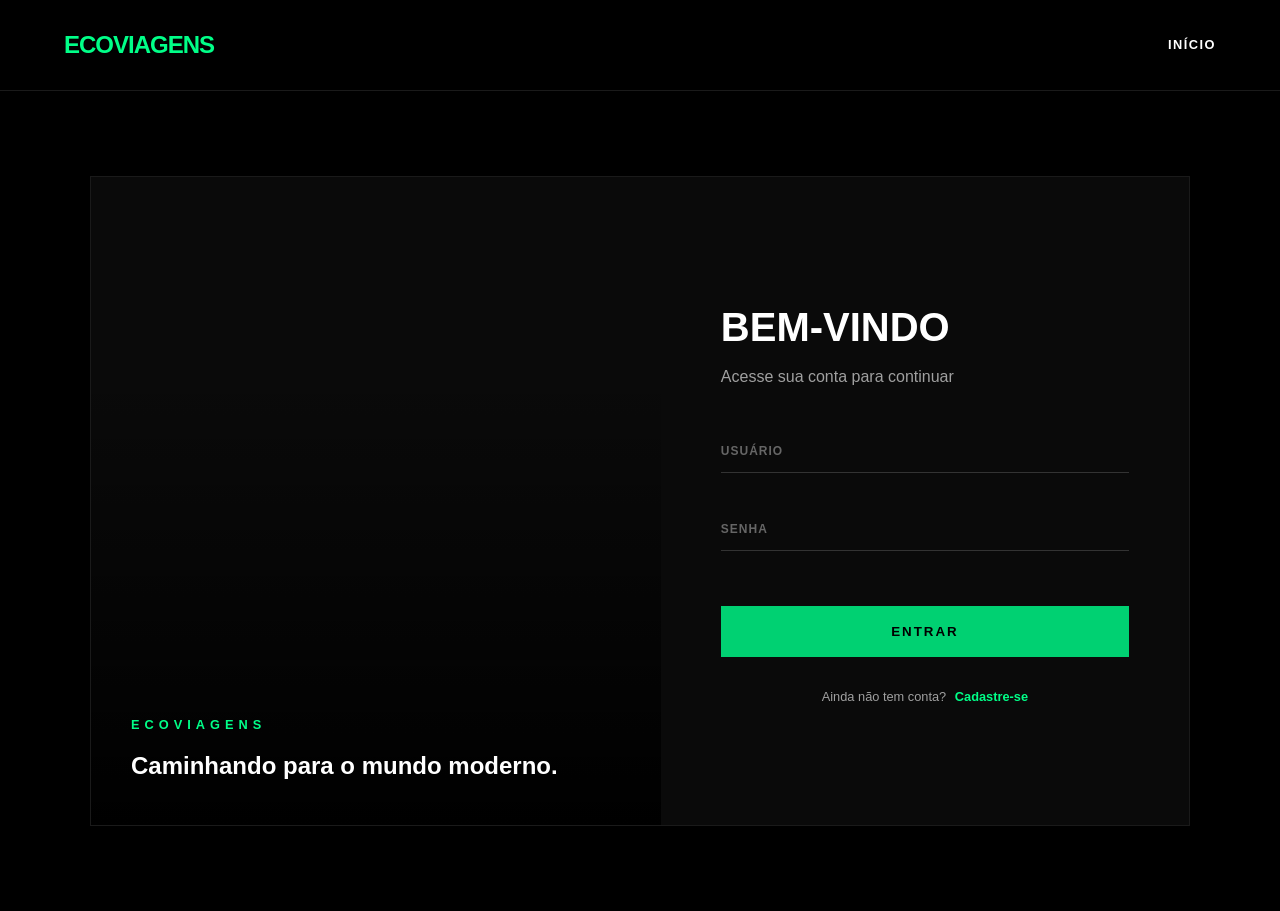
==== site/login.html @ 66c45a62 "Novo projeto ECOVIAGENS" ====
<!DOCTYPE html>
<html lang="pt-br">
<head>
    <meta charset="UTF-8">
    <meta name="viewport" content="width=device-width, initial-scale=1.0">
    <link rel="stylesheet" href="global.css">
    <link rel="stylesheet" href="login.css">
    <title>Login | EcoViagens</title>
</head>
<body>
    <header>
        <h1>EcoViagens</h1>
        <nav>
            <ul>
                <li><a href="index.html">Início</a></li>
            </ul>
        </nav>
    </header>

    <main class="login-main">
        <div class="container-login">
            <div class="imagem-side">
                <div class="overlay-texto">
                    <span>ECOVIAGENS</span>
                    <p>Caminhando para o mundo moderno.</p>
                </div>
            </div>
            
            <div class="caixa-login">
                <div class="header-login">
                    <h2>Bem-vindo</h2>
                    <p>Acesse sua conta para continuar</p>
                </div>

                <form onsubmit="fazerLogin(event)">
                    <div class="input-group">
                        <input type="text" id="usuario" placeholder=" " required>
                        <label>Usuário</label>
                        <div class="bar"></div>
                    </div>

                    <div class="input-group">
                        <input type="password" id="senha" placeholder=" " required>
                        <label>Senha</label>
                        <div class="bar"></div>
                    </div>

                    <button type="submit" class="btn-login-submit">ENTRAR</button>
                </form>

                <div class="link-rodape">
                    Ainda não tem conta? <a href="cadastro.html">Cadastre-se</a>
                </div>
            </div>
        </div>
    </main>

    <script>
        async function fazerLogin(event) {
            event.preventDefault();
            
            localStorage.setItem('usuarioLogado', 'true');
            alert("Login realizado com sucesso!");
            
            const temPassagem = localStorage.getItem('passagemSelecionada');
            window.location.href = temPassagem ? "seguros.html" : "../index.html";
            
            /*
            const dados = { 
                usuario: document.getElementById("usuario").value,
                senha: document.getElementById("senha").value
            };

            const resposta = await fetch("http://localhost:5173/login", { 
                method: "POST",
                headers: { "Content-Type": "application/json" },
                body: JSON.stringify(dados)
            });

            if(resposta.ok) {
                localStorage.setItem('usuarioLogado', 'true');
                window.location.href = "index.html";
            }
            */
        }
    </script>
</body>
</html>
---- site/global.css ----
:root {
    --bg-puro: #000000;
    --bg-card: #0a0a0a;
    --bg-card-hover: #121212;
    --verde-vibrante: #00ff88;
    --verde-login: #00d172;
    --texto-principal: #ffffff;
    --texto-secundario: #a0a0a0;
    --borda-suave: #1a1a1a;
}

* {
    box-sizing: border-box;
    margin: 0;
    padding: 0;
}

body {
    background-color: var(--bg-puro);
    color: var(--texto-principal);
    font-family: 'Inter', sans-serif;
    line-height: 1.6;
}

header {
    background-color: var(--bg-puro);
    padding: 25px 5%;
    display: flex;
    justify-content: space-between;
    align-items: center;
    border-bottom: 1px solid var(--borda-suave);
    position: sticky;
    top: 0;
    z-index: 1000;
}

header h1 { 
    color: var(--verde-vibrante);
    font-size: 1.5rem; 
    font-weight: 900;
    letter-spacing: -1px;
    text-transform: uppercase;
}

header nav {
    display: flex;
    align-items: center;
    gap: 30px;
}

header nav ul { 
    display: flex; 
    list-style: none; 
    gap: 20px;
    align-items: center;
}

header nav ul li {
    position: relative;
}

header nav a:not(.btn-login) { 
    color: var(--texto-principal); 
    text-decoration: none; 
    font-size: 0.8rem; 
    font-weight: 700;
    text-transform: uppercase;
    letter-spacing: 1.5px;
    transition: color 0.3s ease;
    display: inline-block;
    padding: 10px 0;
}

header nav a:not(.btn-login)::after {
    content: '';
    position: absolute;
    bottom: 0;
    left: 0;
    width: 100%;
    height: 2px;
    background-color: var(--verde-vibrante);
    transform: scaleX(0);
    transition: transform 0.4s cubic-bezier(0.86, 0, 0.07, 1);
    transform-origin: var(--origin, right);
}

header nav a:not(.btn-login):hover::after,
header nav a:not(.btn-login).active::after {
    transform: scaleX(1);
    transform-origin: var(--origin, left);
}

header nav a.active, 
header nav a:hover {
    color: var(--verde-vibrante);
}

.btn-login {
    background-color: var(--verde-login) !important;
    color: #000 !important;
    padding: 10px 20px !important;
    font-weight: 700 !important;
    text-decoration: none !important;
    text-transform: uppercase;
    letter-spacing: 1px;
    transition: 0.3s;
    border: none;
    cursor: pointer;
    display: flex;
    align-items: center;
    justify-content: center;
    line-height: 1;
    height: fit-content;
}

.btn-login::after {
    display: none !important;
}

.btn-login:hover {
    background-color: var(--verde-vibrante) !important;
    box-shadow: 0 0 15px rgba(0, 255, 136, 0.4);
    transform: translateY(-2px);
}

.btn-flat {
    background-color: var(--verde-vibrante);
    color: #000;
    padding: 20px 40px;
    text-decoration: none;
    font-weight: 800;
    text-transform: uppercase;
    letter-spacing: 2px;
    display: inline-block;
}

.btn-outline {
    border: 2px solid var(--texto-principal);
    color: var(--texto-principal);
    padding: 18px 40px;
    text-decoration: none;
    font-weight: 800;
    text-transform: uppercase;
    letter-spacing: 2px;
    display: inline-block;
}

.rodape { 
    padding: 80px 10% 40px; 
    border-top: 1px solid var(--borda-suave);
    margin-top: 50px;
}

.rodape-container { 
    display: grid; 
    grid-template-columns: repeat(auto-fit, minmax(200px, 1fr)); 
    gap: 50px; 
}

.rodape-secao h3 { 
    color: var(--verde-vibrante);
    font-size: 0.9rem;
    text-transform: uppercase;
    margin-bottom: 25px;
}

.rodape-secao ul { list-style: none; }
.rodape-secao a { color: var(--texto-secundario); text-decoration: none; font-size: 0.85rem; transition: 0.3s; }
.rodape-secao a:hover { color: var(--texto-principal); }
---- site/login.css ----
.login-main {
    min-height: calc(100vh - 80px);
    display: flex;
    justify-content: center;
    align-items: center;
    background: var(--bg-puro);
    padding: 40px 5%;
}

.container-login {
    display: flex;
    width: 100%;
    max-width: 1100px;
    height: 650px;
    background: var(--bg-card);
    border: 1px solid var(--borda-suave);
    box-shadow: 0 50px 100px rgba(0,0,0,0.8);
}

.imagem-side {
    flex: 1.2;
    background: url('https://images.unsplash.com/photo-1464822759023-fed622ff2c3b?q=80&w=1000') no-repeat center center;
    background-size: cover;
    position: relative;
    display: flex;
    align-items: flex-end;
    padding: 40px;
}

.imagem-side::before {
    content: '';
    position: absolute;
    inset: 0;
    background: linear-gradient(to top, #000 0%, transparent 70%),
                linear-gradient(to right, transparent 80%, var(--bg-card) 100%);
}

.overlay-texto {
    position: relative;
    z-index: 2;
}

.overlay-texto span {
    color: var(--verde-vibrante);
    font-weight: 900;
    letter-spacing: 5px;
    font-size: 0.8rem;
}

.overlay-texto p {
    font-size: 1.5rem;
    font-weight: 700;
    margin-top: 10px;
}

.caixa-login {
    flex: 1;
    padding: 60px;
    display: flex;
    flex-direction: column;
    justify-content: center;
}

.header-login h2 {
    font-size: 2.5rem;
    font-weight: 900;
    text-transform: uppercase;
    margin-bottom: 5px;
}

.header-login p {
    color: var(--texto-secundario);
    margin-bottom: 40px;
}

.input-group {
    position: relative;
    margin-bottom: 35px;
}

.input-group input {
    width: 100%;
    padding: 12px 0;
    background: transparent;
    border: none;
    border-bottom: 1px solid #333;
    color: white;
    font-size: 1rem;
    outline: none;
    transition: 0.3s;
}

.input-group label {
    position: absolute;
    top: 12px;
    left: 0;
    color: #666;
    pointer-events: none;
    transition: 0.3s ease all;
    text-transform: uppercase;
    font-weight: 700;
    font-size: 0.75rem;
    letter-spacing: 1px;
}

.input-group input:focus ~ label,
.input-group input:not(:placeholder-shown) ~ label {
    top: -15px;
    font-size: 0.65rem;
    color: var(--verde-vibrante);
}

.input-group .bar {
    position: absolute;
    bottom: 0;
    left: 0;
    width: 0;
    height: 2px;
    background: var(--verde-vibrante);
    transition: 0.4s ease;
}

.input-group input:focus ~ .bar {
    width: 100%;
}

.btn-login-submit {
    width: 100%;
    padding: 18px;
    background: var(--verde-login);
    color: #000;
    border: none;
    font-weight: 900;
    text-transform: uppercase;
    letter-spacing: 2px;
    cursor: pointer;
    transition: 0.4s cubic-bezier(0.165, 0.84, 0.44, 1);
    margin-top: 20px;
}

.btn-login-submit:hover {
    background: var(--verde-vibrante);
    letter-spacing: 4px;
    box-shadow: 0 0 30px rgba(0, 255, 136, 0.2);
}

.link-rodape {
    margin-top: 30px;
    text-align: center;
    font-size: 0.8rem;
    color: var(--texto-secundario);
}

.link-rodape a {
    color: var(--verde-vibrante);
    text-decoration: none;
    font-weight: 700;
    margin-left: 5px;
}

.link-rodape a:hover {
    text-decoration: underline;
}

@media (max-width: 900px) {
    .container-login {
        height: auto;
    }
    .imagem-side {
        display: none;
    }
    .caixa-login {
        padding: 40px 20px;
    }
}
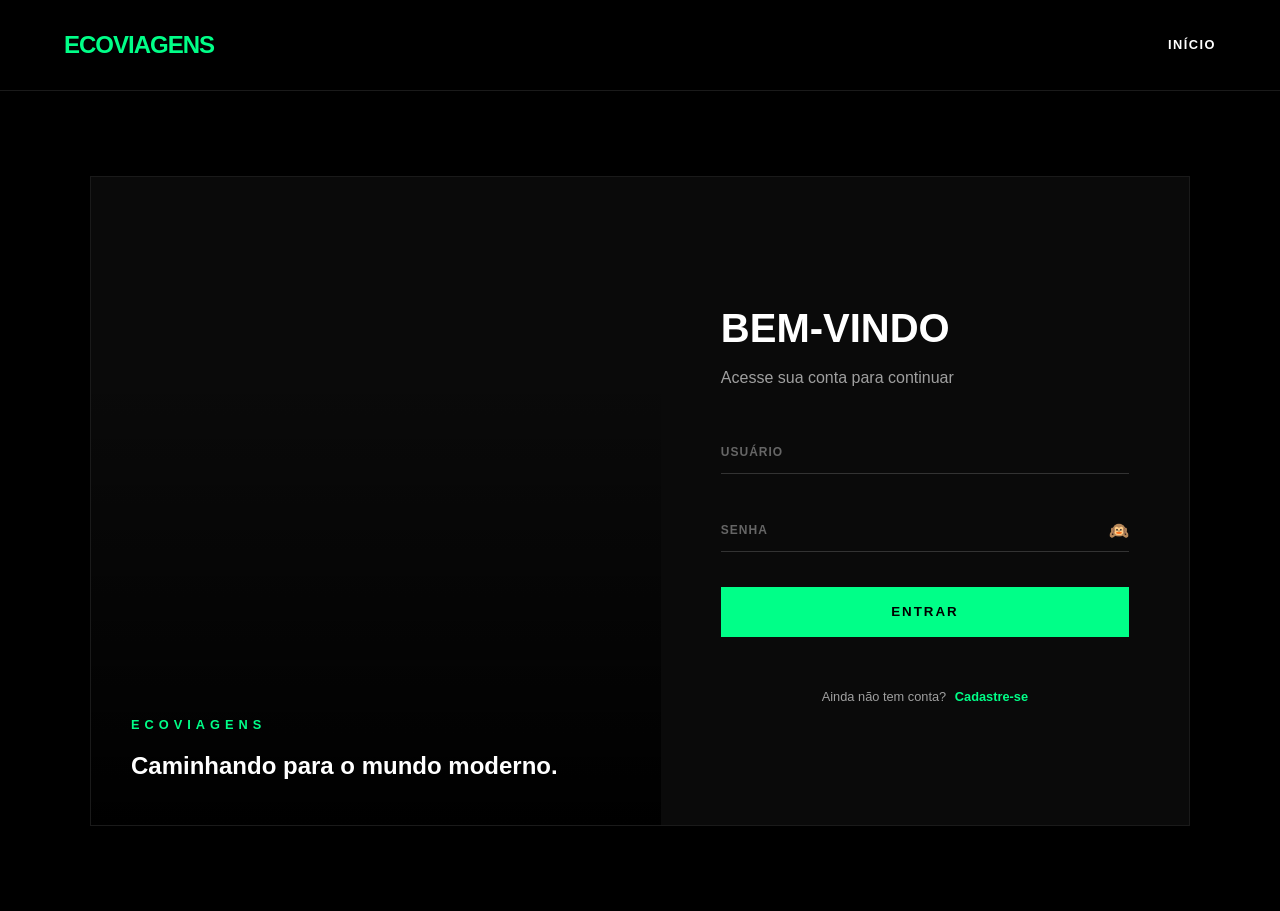
==== commit 3bd80645: "Primeira tentativa de fazer o login" ====
--- a/site/login.html
+++ b/site/login.html
@@ -32,20 +32,25 @@
                     <p>Acesse sua conta para continuar</p>
                 </div>
 
-                <form onsubmit="fazerLogin(event)">
+                <form onsubmit="fazerLogin(event)" autocomplete="off">
                     <div class="input-group">
                         <input type="text" id="usuario" placeholder=" " required>
                         <label>Usuário</label>
                         <div class="bar"></div>
+                        <span class="msg-erro" id="erro-usuario"></span>
                     </div>
 
-                    <div class="input-group">
+                    <div class="input-group" style="position: relative;">
                         <input type="password" id="senha" placeholder=" " required>
                         <label>Senha</label>
                         <div class="bar"></div>
+                        <span class="toggle-password" onclick="toggleSenha('senha', this)" style="position: absolute; right: 0; bottom: 8px; cursor: pointer;">🙉</span>
+                        <span class="msg-erro" id="erro-senha"></span>
                     </div>
 
-                    <button type="submit" class="btn-login-submit">ENTRAR</button>
+                    <button type="submit" class="btn-cadastro-submit">Entrar</button>
+                    
+                    <span class="msg-erro" id="erro-final" style="text-align: center; margin-top: 20px; width: 100%; display: block;"></span>
                 </form>
 
                 <div class="link-rodape">
@@ -55,34 +60,7 @@
         </div>
     </main>
 
-    <script>
-        async function fazerLogin(event) {
-            event.preventDefault();
-            
-            localStorage.setItem('usuarioLogado', 'true');
-            alert("Login realizado com sucesso!");
-            
-            const temPassagem = localStorage.getItem('passagemSelecionada');
-            window.location.href = temPassagem ? "seguros.html" : "../index.html";
-            
-            /*
-            const dados = { 
-                usuario: document.getElementById("usuario").value,
-                senha: document.getElementById("senha").value
-            };
-
-            const resposta = await fetch("http://localhost:5173/login", { 
-                method: "POST",
-                headers: { "Content-Type": "application/json" },
-                body: JSON.stringify(dados)
-            });
-
-            if(resposta.ok) {
-                localStorage.setItem('usuarioLogado', 'true');
-                window.location.href = "index.html";
-            }
-            */
-        }
-    </script>
+    <script src="login.js"></script>
+    <script src="global.js"></script>
 </body>
 </html>
--- a/site/global.css
+++ b/site/global.css
@@ -95,6 +95,92 @@
     color: var(--verde-vibrante);
 }
 
+.user-menu-container {
+    position: relative;
+    display: inline-block;
+}
+
+#user-name-btn {
+    color: var(--verde-vibrante);
+    font-weight: 900;
+    text-transform: uppercase;
+    cursor: pointer;
+    letter-spacing: 1.5px;
+    font-size: 0.8rem;
+    padding: 10px 15px;
+    border: 1px solid var(--borda-suave);
+    transition: 0.3s;
+}
+
+#user-name-btn:hover {
+    background: rgba(0, 255, 136, 0.05);
+    border-color: var(--verde-vibrante);
+}
+
+.user-popup {
+    position: absolute;
+    top: calc(100% + 20px);
+    right: 0;
+    background: var(--bg-card);
+    border: 1px solid var(--borda-suave);
+    padding: 20px;
+    border-radius: 4px;
+    display: none;
+    min-width: 220px;
+    z-index: 9999;
+    box-shadow: 0 20px 50px rgba(0,0,0,0.8);
+    text-align: left;
+}
+
+.user-popup.ativo {
+    display: block;
+    animation: popupFade 0.3s ease-out;
+}
+
+@keyframes popupFade {
+    from { opacity: 0; transform: translateY(-10px); }
+    to { opacity: 1; transform: translateY(0); }
+}
+
+.pop-nome {
+    margin: 0;
+    color: white;
+    font-weight: 700;
+    font-size: 0.9rem;
+    text-transform: uppercase;
+}
+
+.pop-user {
+    margin: 2px 0 0 0;
+    font-size: 0.75rem;
+    color: var(--texto-secundario);
+}
+
+.user-popup hr {
+    border: none;
+    border-top: 1px solid var(--borda-suave);
+    margin: 15px 0;
+}
+
+.btn-sair {
+    background: transparent;
+    color: #ff4d4d;
+    border: 1px solid #ff4d4d;
+    padding: 10px;
+    width: 100%;
+    cursor: pointer;
+    font-weight: 800;
+    text-transform: uppercase;
+    font-size: 0.7rem;
+    letter-spacing: 1px;
+    transition: 0.3s;
+}
+
+.btn-sair:hover {
+    background: #ff4d4d;
+    color: white;
+}
+
 .btn-login {
     background-color: var(--verde-login) !important;
     color: #000 !important;
@@ -113,10 +199,6 @@
     height: fit-content;
 }
 
-.btn-login::after {
-    display: none !important;
-}
-
 .btn-login:hover {
     background-color: var(--verde-vibrante) !important;
     box-shadow: 0 0 15px rgba(0, 255, 136, 0.4);
--- a/site/login.css
+++ b/site/login.css
@@ -124,24 +124,33 @@
     width: 100%;
 }
 
-.btn-login-submit {
+.btn-cadastro-submit {
+    background-color: var(--verde-vibrante);
+    color: #000;
     width: 100%;
-    padding: 18px;
-    background: var(--verde-login);
-    color: #000;
+    padding: 15px;
     border: none;
     font-weight: 900;
     text-transform: uppercase;
     letter-spacing: 2px;
     cursor: pointer;
-    transition: 0.4s cubic-bezier(0.165, 0.84, 0.44, 1);
+    transition: 0.3s;
     margin-top: 20px;
+    display: flex;
+    align-items: center;
+    justify-content: center;
+    min-height: 50px;
 }
 
-.btn-login-submit:hover {
-    background: var(--verde-vibrante);
-    letter-spacing: 4px;
-    box-shadow: 0 0 30px rgba(0, 255, 136, 0.2);
+.btn-cadastro-submit:hover {
+    background-color: var(--verde-login);
+    transform: translateY(-2px);
+    box-shadow: 0 5px 15px rgba(0, 255, 136, 0.3);
+}
+
+.btn-cadastro-submit:disabled {
+    opacity: 0.7;
+    cursor: not-allowed;
 }
 
 .link-rodape {
